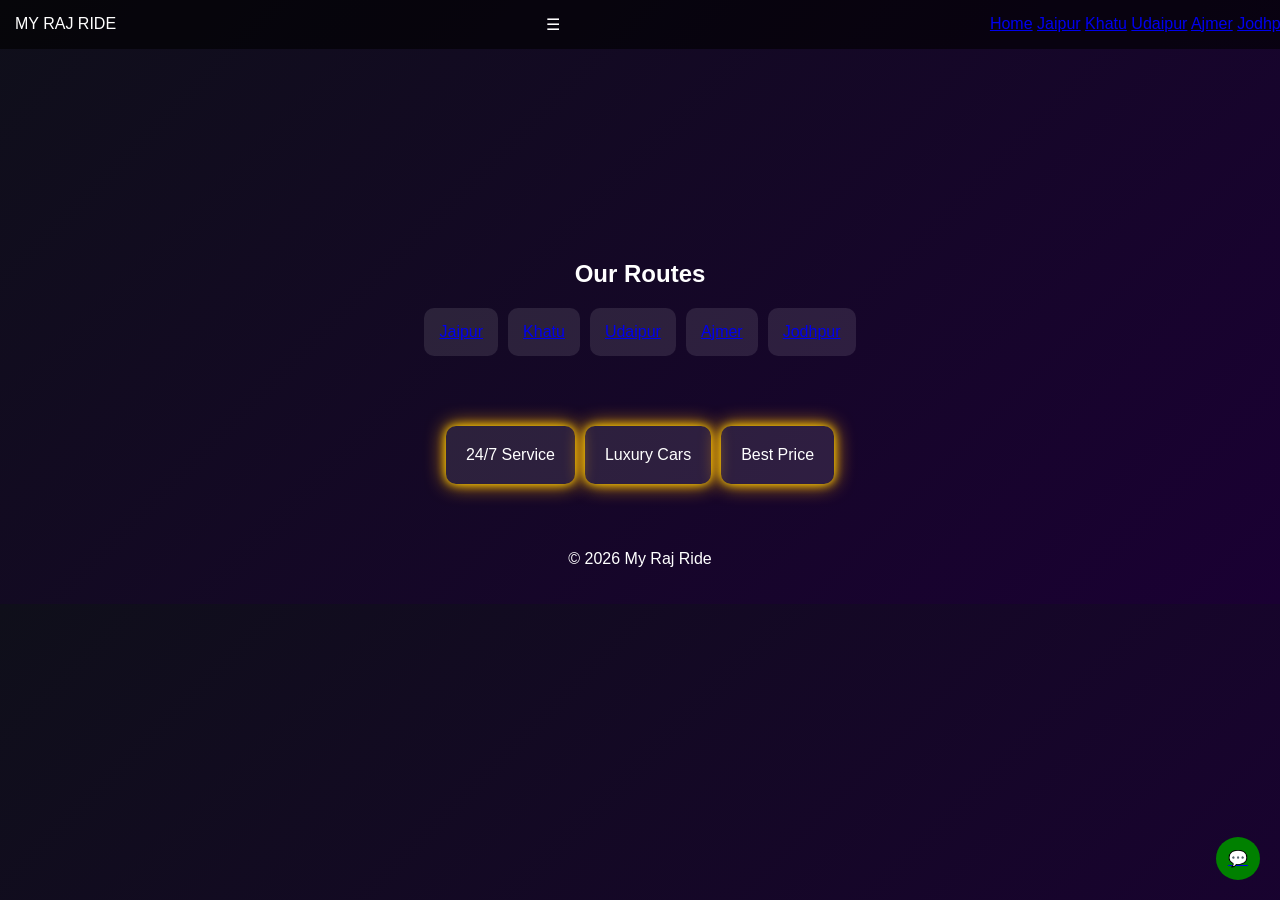
==== index.html @ 6c7f927a "Update index.html" ====
<!DOCTYPE html>
<html lang="en">
<head>
<meta charset="UTF-8">
<meta name="viewport" content="width=device-width, initial-scale=1.0">
<title>My Raj Ride</title>

<link rel="stylesheet" href="css/style.css">
</head>

<body>

<header class="navbar">
  <div class="logo">MY RAJ RIDE</div>
  <div class="menu-icon" onclick="toggleMenu()">☰</div>

  <nav id="menu">
    <a href="#">Home</a>
    <a href="jaipur.html">Jaipur</a>
    <a href="khatu.html">Khatu</a>
    <a href="udaipur.html">Udaipur</a>
    <a href="ajmer.html">Ajmer</a>
    <a href="jodhpur-jaisalmer.html">Jodhpur</a>
  </nav>
</header>

<section class="tours fade-in">
  <div class="overlay"></div>
  <div class="hero-content">
    <h1>Ride Rajasthan in Style</h1>
    <p>Premium Taxi & Tour Service</p>
    <a href="https://wa.me/919876543210" class="btn glow">Book Now</a>
  </div>
</section>

<section class="tours">
  <h2>Our Routes</h2>

  <div class="tour-grid">
    <a href="jaipur.html" class="tour-card">Jaipur</a>
    <a href="khatu.html" class="tour-card">Khatu</a>
    <a href="udaipur.html" class="tour-card">Udaipur</a>
    <a href="ajmer.html" class="tour-card">Ajmer</a>
    <a href="jodhpur-jaisalmer.html" class="tour-card">Jodhpur</a>
  </div>
</section>

<section class="services">
  <div class="card glow">24/7 Service</div>
  <div class="card glow">Luxury Cars</div>
  <div class="card glow">Best Price</div>
</section>

<a href="https://wa.me/919876543210" class="whatsapp-btn">💬</a>

<footer class="footer">
  <p>© 2026 My Raj Ride</p>
</footer>

<script src="js/script.js"></script>

</body>
</html>
---- css/style.css ----
body {
  margin: 0;
  font-family: Arial;
  background: linear-gradient(135deg,#0f0f1a,#1a0033);
  color: white;
}

/* NAVBAR */
.navbar {
  position: fixed;
  width: 100%;
  top: 0;
  display: flex;
  justify-content: space-between;
  padding: 15px;
  background: rgba(0,0,0,0.6);
}

/* HERO */
.hero {
  height: 100vh;
  background: url('https://images.unsplash.com/photo-1511919884226-fd3cad34687c') center/cover;
  display: flex;
  align-items: center;
  justify-content: center;
  text-align: center;
}

.overlay {
  position: absolute;
  width: 100%;
  height: 100%;
  background: rgba(0,0,0,0.6);
}

/* BUTTON */
.btn {
  background: gold;
  padding: 12px 25px;
  color: black;
  text-decoration: none;
  border-radius: 8px;
}

/* NEON GLOW */
.glow {
  box-shadow: 0 0 10px gold, 0 0 20px orange;
}

/* TOURS */
.tours {
  padding: 40px;
  text-align: center;
}

.tour-grid {
  display: flex;
  justify-content: center;
  flex-wrap: wrap;
  gap: 10px;
}

.tour-card {
  background: rgba(255,255,255,0.1);
  padding: 15px;
  border-radius: 10px;
}

/* SERVICES */
.services {
  display: flex;
  justify-content: center;
  gap: 10px;
  padding: 30px;
}

.card {
  padding: 20px;
  background: rgba(255,255,255,0.1);
  border-radius: 10px;
}

/* WHATSAPP */
.whatsapp-btn {
  position: fixed;
  bottom: 20px;
  right: 20px;
  background: green;
  padding: 12px;
  border-radius: 50%;
}

/* FOOTER */
.footer {
  text-align: center;
  padding: 20px;
}
.fade-in {
  opacity: 0;
  transform: translateY(40px);
  transition: 0.6s ease;
}

.fade-in.show {
  opacity: 1;
  transform: translateY(0);
}
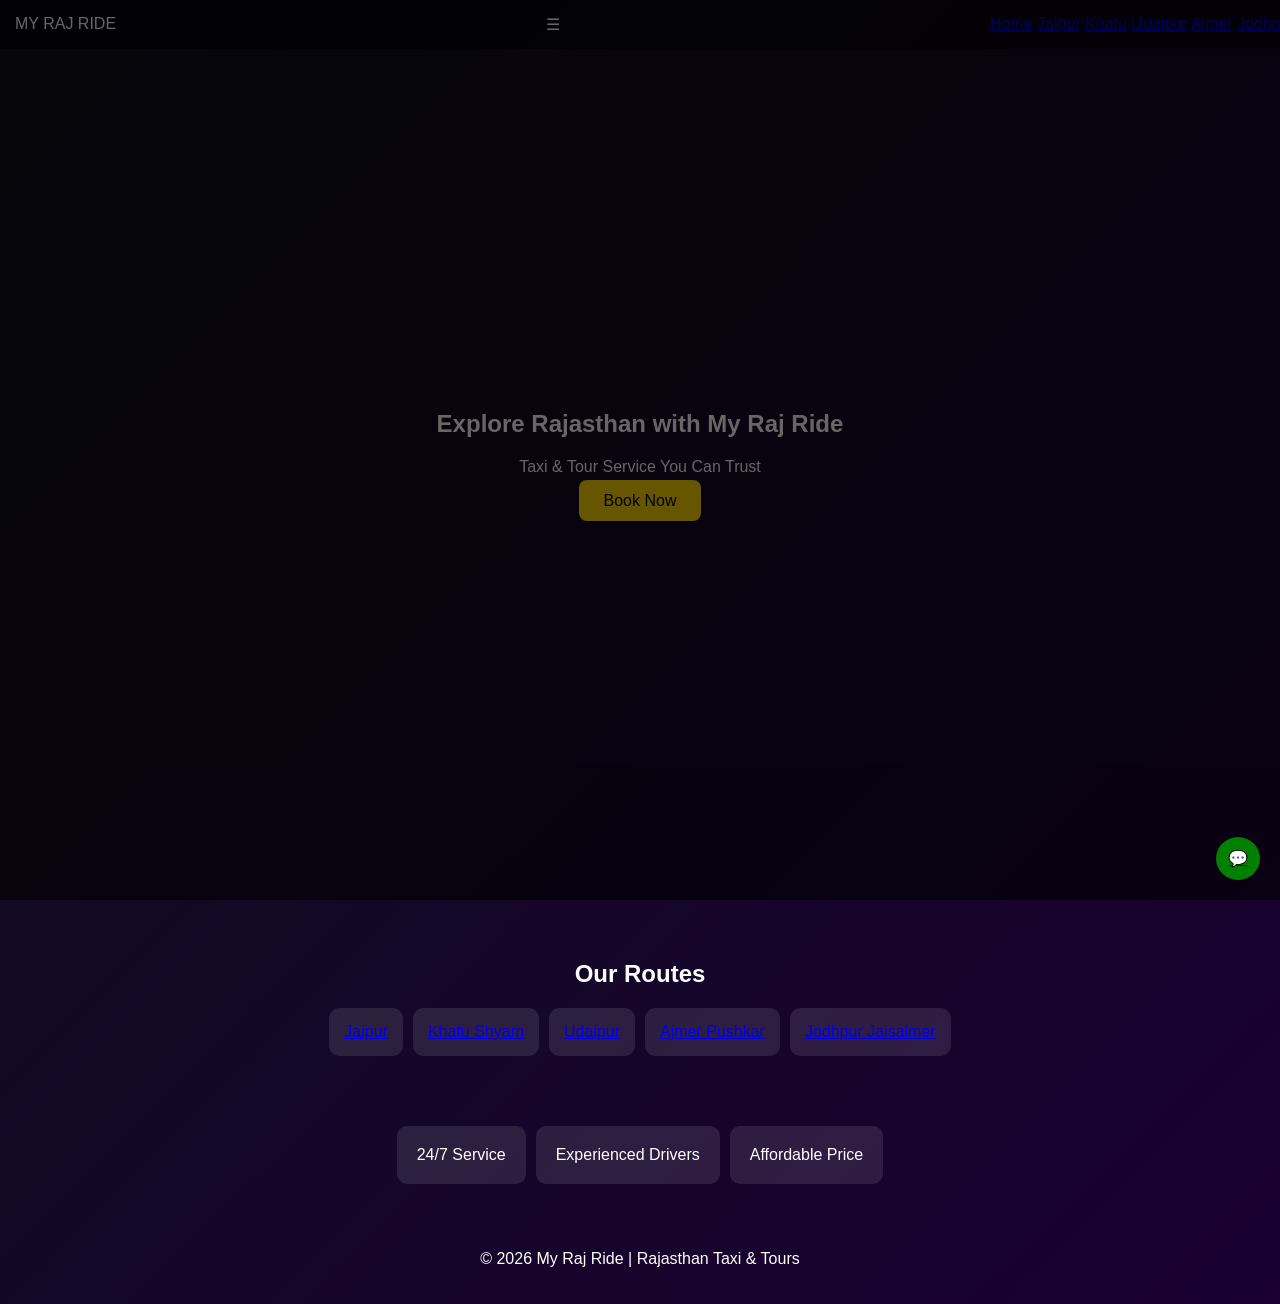
==== commit 5e097717: "Update index.html" ====
--- a/index.html
+++ b/index.html
@@ -3,7 +3,7 @@
 <head>
 <meta charset="UTF-8">
 <meta name="viewport" content="width=device-width, initial-scale=1.0">
-<title>My Raj Ride</title>
+<title>My Raj Ride - Rajasthan Taxi & Tours</title>
 
 <link rel="stylesheet" href="css/style.css">
 </head>
@@ -24,37 +24,42 @@
   </nav>
 </header>
 
-<section class="tours fade-in">
+<!-- HERO -->
+<section class="hero">
   <div class="overlay"></div>
+
   <div class="hero-content">
-    <h1>Ride Rajasthan in Style</h1>
-    <p>Premium Taxi & Tour Service</p>
-    <a href="https://wa.me/919876543210" class="btn glow">Book Now</a>
+    <h1>Explore Rajasthan with My Raj Ride</h1>
+    <p>Taxi & Tour Service You Can Trust</p>
+    <a href="https://wa.me/919876543210" class="btn">Book Now</a>
   </div>
 </section>
 
-<section class="tours">
+<!-- TOURS -->
+<section class="tours fade-in">
   <h2>Our Routes</h2>
 
   <div class="tour-grid">
     <a href="jaipur.html" class="tour-card">Jaipur</a>
-    <a href="khatu.html" class="tour-card">Khatu</a>
+    <a href="khatu.html" class="tour-card">Khatu Shyam</a>
     <a href="udaipur.html" class="tour-card">Udaipur</a>
-    <a href="ajmer.html" class="tour-card">Ajmer</a>
-    <a href="jodhpur-jaisalmer.html" class="tour-card">Jodhpur</a>
+    <a href="ajmer.html" class="tour-card">Ajmer Pushkar</a>
+    <a href="jodhpur-jaisalmer.html" class="tour-card">Jodhpur Jaisalmer</a>
   </div>
 </section>
 
-<section class="services">
-  <div class="card glow">24/7 Service</div>
-  <div class="card glow">Luxury Cars</div>
-  <div class="card glow">Best Price</div>
+<!-- SERVICES -->
+<section class="services fade-in">
+  <div class="card">24/7 Service</div>
+  <div class="card">Experienced Drivers</div>
+  <div class="card">Affordable Price</div>
 </section>
 
+<!-- WHATSAPP -->
 <a href="https://wa.me/919876543210" class="whatsapp-btn">💬</a>
 
 <footer class="footer">
-  <p>© 2026 My Raj Ride</p>
+  <p>© 2026 My Raj Ride | Rajasthan Taxi & Tours</p>
 </footer>
 
 <script src="js/script.js"></script>
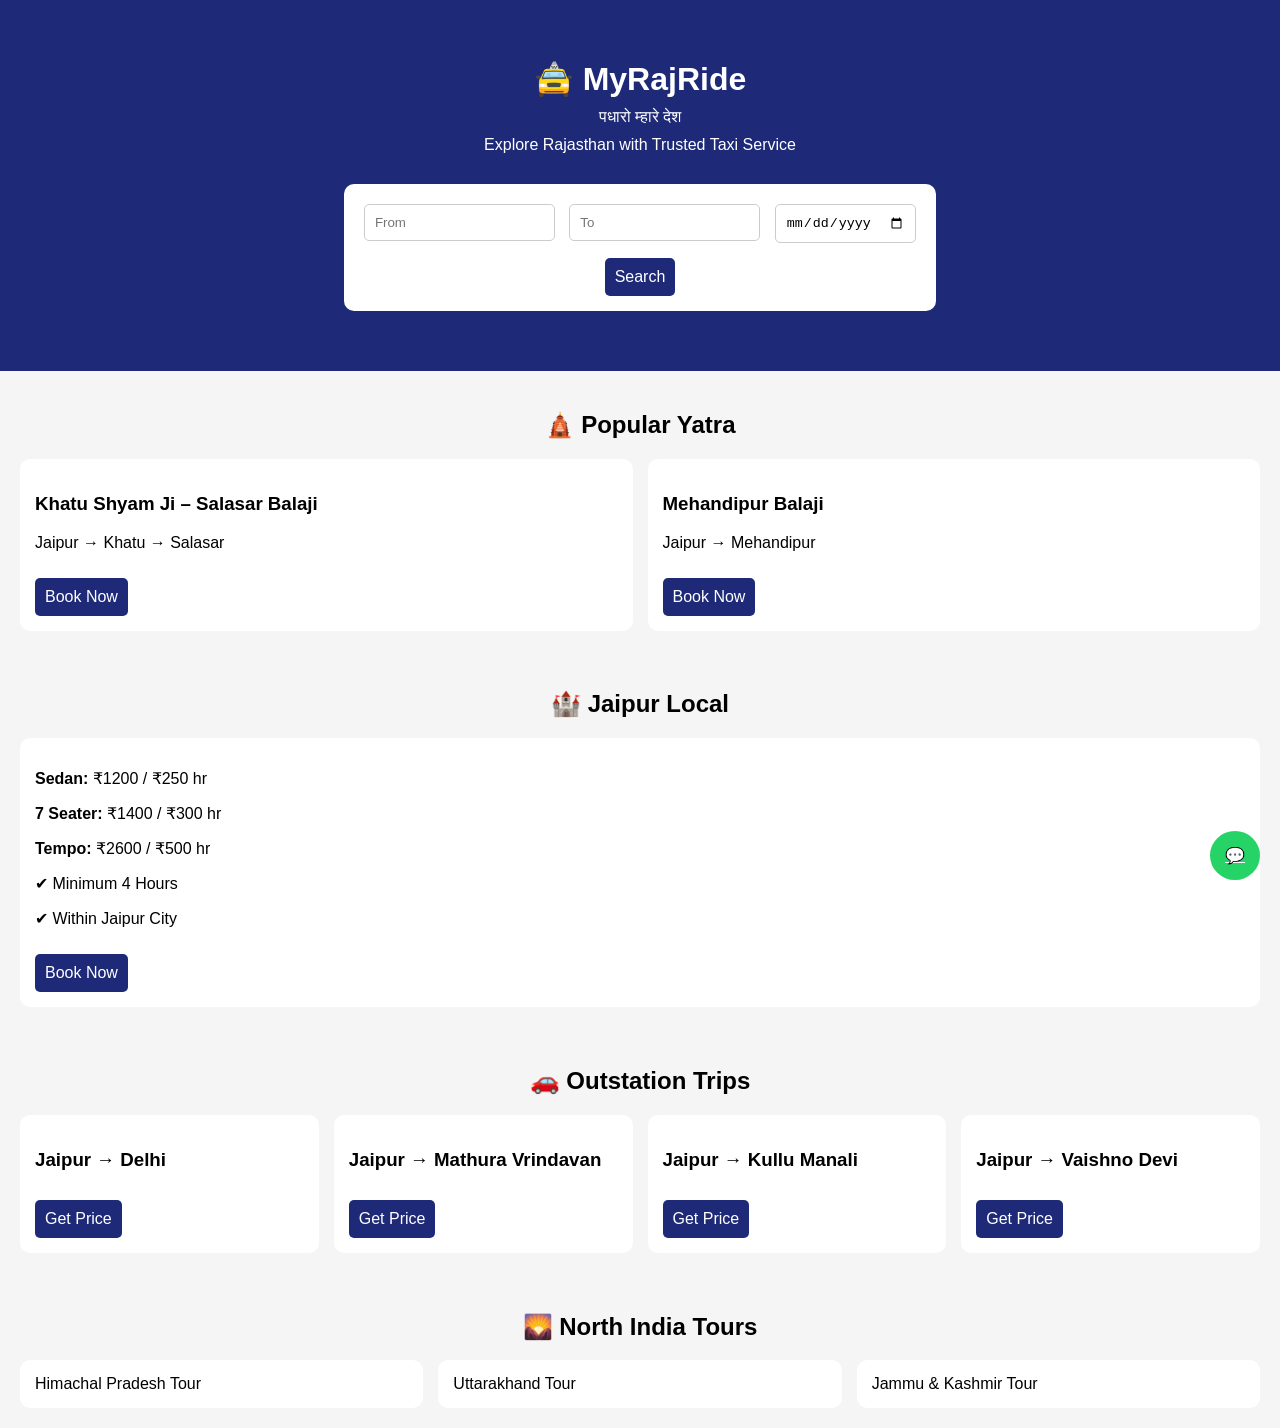
==== commit 9d2c085f: "Update index.html" ====
--- a/index.html
+++ b/index.html
@@ -3,66 +3,197 @@
 <head>
 <meta charset="UTF-8">
 <meta name="viewport" content="width=device-width, initial-scale=1.0">
-<title>My Raj Ride - Rajasthan Taxi & Tours</title>
+<title>MyRajRide</title>
 
-<link rel="stylesheet" href="css/style.css">
+<style>
+body{
+margin:0;
+font-family:Arial;
+background:#f5f5f5;
+}
+
+/* HERO */
+.hero{
+background:#1e2a78;
+color:white;
+text-align:center;
+padding:60px 20px;
+}
+
+.hero h1{
+margin:0;
+}
+
+.hero p{
+margin:10px 0;
+}
+
+/* FORM */
+.form{
+background:white;
+padding:15px;
+border-radius:10px;
+margin-top:20px;
+display:inline-block;
+}
+
+.form input{
+padding:10px;
+margin:5px;
+border:1px solid #ccc;
+border-radius:5px;
+}
+
+/* SECTION */
+.section{
+padding:20px;
+}
+
+.section h2{
+text-align:center;
+}
+
+/* CARD */
+.grid{
+display:grid;
+grid-template-columns:repeat(auto-fit,minmax(250px,1fr));
+gap:15px;
+}
+
+.card{
+background:white;
+padding:15px;
+border-radius:10px;
+}
+
+/* BUTTON */
+.btn{
+display:inline-block;
+margin-top:10px;
+padding:10px;
+background:#1e2a78;
+color:white;
+border-radius:5px;
+text-decoration:none;
+}
+
+/* WHATSAPP */
+.whatsapp{
+position:fixed;
+bottom:20px;
+right:20px;
+background:#25D366;
+color:white;
+padding:15px;
+border-radius:50%;
+}
+</style>
 </head>
 
 <body>
 
-<header class="navbar">
-  <div class="logo">MY RAJ RIDE</div>
-  <div class="menu-icon" onclick="toggleMenu()">☰</div>
+<!-- HERO -->
+<div class="hero">
+<h1>🚖 MyRajRide</h1>
+<p>पधारो म्हारे देश</p>
+<p>Explore Rajasthan with Trusted Taxi Service</p>
 
-  <nav id="menu">
-    <a href="#">Home</a>
-    <a href="jaipur.html">Jaipur</a>
-    <a href="khatu.html">Khatu</a>
-    <a href="udaipur.html">Udaipur</a>
-    <a href="ajmer.html">Ajmer</a>
-    <a href="jodhpur-jaisalmer.html">Jodhpur</a>
-  </nav>
-</header>
+<div class="form">
+<input placeholder="From">
+<input placeholder="To">
+<input type="date">
+<br>
+<a class="btn">Search</a>
+</div>
+</div>
 
-<!-- HERO -->
-<section class="hero">
-  <div class="overlay"></div>
+<!-- RELIGIOUS -->
+<div class="section">
+<h2>🛕 Popular Yatra</h2>
+<div class="grid">
 
-  <div class="hero-content">
-    <h1>Explore Rajasthan with My Raj Ride</h1>
-    <p>Taxi & Tour Service You Can Trust</p>
-    <a href="https://wa.me/919876543210" class="btn">Book Now</a>
-  </div>
-</section>
+<div class="card">
+<h3>Khatu Shyam Ji – Salasar Balaji</h3>
+<p>Jaipur → Khatu → Salasar</p>
+<a class="btn" onclick="wa('Khatu Salasar')">Book Now</a>
+</div>
 
-<!-- TOURS -->
-<section class="tours fade-in">
-  <h2>Our Routes</h2>
+<div class="card">
+<h3>Mehandipur Balaji</h3>
+<p>Jaipur → Mehandipur</p>
+<a class="btn" onclick="wa('Mehandipur')">Book Now</a>
+</div>
 
-  <div class="tour-grid">
-    <a href="jaipur.html" class="tour-card">Jaipur</a>
-    <a href="khatu.html" class="tour-card">Khatu Shyam</a>
-    <a href="udaipur.html" class="tour-card">Udaipur</a>
-    <a href="ajmer.html" class="tour-card">Ajmer Pushkar</a>
-    <a href="jodhpur-jaisalmer.html" class="tour-card">Jodhpur Jaisalmer</a>
-  </div>
-</section>
+</div>
+</div>
 
-<!-- SERVICES -->
-<section class="services fade-in">
-  <div class="card">24/7 Service</div>
-  <div class="card">Experienced Drivers</div>
-  <div class="card">Affordable Price</div>
-</section>
+<!-- JAIPUR -->
+<div class="section">
+<h2>🏰 Jaipur Local</h2>
+
+<div class="card">
+<p><b>Sedan:</b> ₹1200 / ₹250 hr</p>
+<p><b>7 Seater:</b> ₹1400 / ₹300 hr</p>
+<p><b>Tempo:</b> ₹2600 / ₹500 hr</p>
+
+<p>✔ Minimum 4 Hours</p>
+<p>✔ Within Jaipur City</p>
+
+<a class="btn" onclick="wa('Jaipur Local')">Book Now</a>
+</div>
+
+</div>
+
+<!-- OUTSTATION -->
+<div class="section">
+<h2>🚗 Outstation Trips</h2>
+<div class="grid">
+
+<div class="card">
+<h3>Jaipur → Delhi</h3>
+<a class="btn" onclick="wa('Delhi')">Get Price</a>
+</div>
+
+<div class="card">
+<h3>Jaipur → Mathura Vrindavan</h3>
+<a class="btn" onclick="wa('Mathura')">Get Price</a>
+</div>
+
+<div class="card">
+<h3>Jaipur → Kullu Manali</h3>
+<a class="btn" onclick="wa('Manali')">Get Price</a>
+</div>
+
+<div class="card">
+<h3>Jaipur → Vaishno Devi</h3>
+<a class="btn" onclick="wa('Vaishno Devi')">Get Price</a>
+</div>
+
+</div>
+</div>
+
+<!-- NORTH INDIA -->
+<div class="section">
+<h2>🌄 North India Tours</h2>
+
+<div class="grid">
+
+<div class="card">Himachal Pradesh Tour</div>
+<div class="card">Uttarakhand Tour</div>
+<div class="card">Jammu & Kashmir Tour</div>
+
+</div>
+
+</div>
 
 <!-- WHATSAPP -->
-<a href="https://wa.me/919876543210" class="whatsapp-btn">💬</a>
+<a class="whatsapp" href="https://wa.me/917413931002" target="_blank">💬</a>
 
-<footer class="footer">
-  <p>© 2026 My Raj Ride | Rajasthan Taxi & Tours</p>
-</footer>
-
-<script src="js/script.js"></script>
+<script>
+function wa(msg){
+window.open("https://wa.me/917413931002?text=Hi, I want to book "+msg);
+}
+</script>
 
 </body>
 </html>
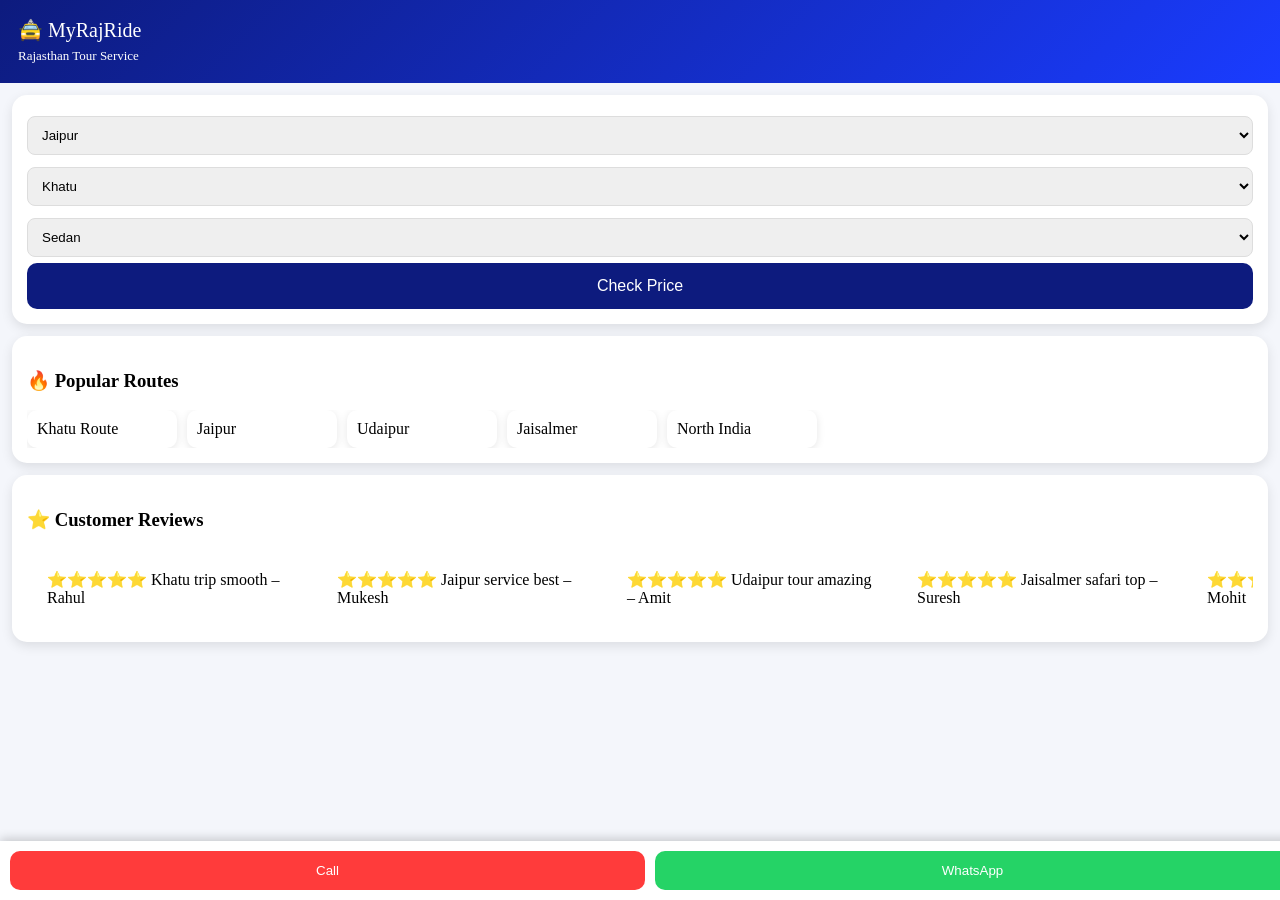
==== commit d7e6cb0a: "Update index.html" ====
--- a/index.html
+++ b/index.html
@@ -6,193 +6,199 @@
 <title>MyRajRide</title>
 
 <style>
-body{
-margin:0;
-font-family:Arial;
-background:#f5f5f5;
-}
-
-/* HERO */
-.hero{
-background:#1e2a78;
-color:white;
-text-align:center;
-padding:60px 20px;
-}
-
-.hero h1{
-margin:0;
-}
-
-.hero p{
-margin:10px 0;
-}
-
-/* FORM */
-.form{
-background:white;
-padding:15px;
-border-radius:10px;
-margin-top:20px;
-display:inline-block;
-}
-
-.form input{
-padding:10px;
-margin:5px;
-border:1px solid #ccc;
-border-radius:5px;
-}
-
-/* SECTION */
-.section{
-padding:20px;
-}
-
-.section h2{
-text-align:center;
+body{margin:0;font-family:Poppins;background:#f4f6fb}
+
+/* HEADER */
+.header{
+background:linear-gradient(135deg,#0d1b7e,#1a3cff);
+color:white;padding:18px;font-size:20px;
 }
 
 /* CARD */
-.grid{
-display:grid;
-grid-template-columns:repeat(auto-fit,minmax(250px,1fr));
-gap:15px;
-}
-
 .card{
-background:white;
-padding:15px;
-border-radius:10px;
+background:white;margin:12px;padding:15px;
+border-radius:15px;
+box-shadow:0 4px 12px rgba(0,0,0,0.1);
+}
+
+/* INPUT */
+select{
+width:100%;padding:10px;margin:6px 0;
+border-radius:8px;border:1px solid #ddd;
 }
 
 /* BUTTON */
 .btn{
-display:inline-block;
-margin-top:10px;
-padding:10px;
-background:#1e2a78;
-color:white;
-border-radius:5px;
-text-decoration:none;
-}
-
-/* WHATSAPP */
-.whatsapp{
-position:fixed;
-bottom:20px;
-right:20px;
-background:#25D366;
-color:white;
-padding:15px;
-border-radius:50%;
-}
+width:100%;padding:14px;border:none;
+background:#0d1b7e;color:white;
+border-radius:10px;font-size:16px;
+}
+
+/* ROUTES */
+.routes{display:flex;overflow:auto;gap:10px}
+.route{
+min-width:130px;padding:10px;
+background:white;border-radius:10px;
+box-shadow:0 2px 8px rgba(0,0,0,0.1);
+cursor:pointer;
+}
+
+/* DETAILS */
+.details{display:none;padding:10px}
+.place{
+background:white;margin:6px 0;
+padding:10px;border-radius:10px;
+}
+
+/* STICKY BAR */
+.sticky{
+position:fixed;bottom:0;width:100%;
+background:white;padding:10px;
+box-shadow:0 -2px 10px rgba(0,0,0,0.2);
+display:flex;gap:10px;
+}
+.sticky button{flex:1;padding:12px;border:none;border-radius:10px;color:white}
+.call{background:#ff3b3b}
+.wa{background:#25D366}
+
+/* REVIEW */
+.review-box{overflow:hidden}
+.reviews{display:flex;animation:scroll 20s linear infinite}
+.review{min-width:250px;margin:10px;padding:10px;background:white;border-radius:10px}
+
+/* ANIMATION */
+@keyframes scroll{0%{transform:translateX(0)}100%{transform:translateX(-100%)}}
+
 </style>
 </head>
 
 <body>
 
-<!-- HERO -->
-<div class="hero">
-<h1>🚖 MyRajRide</h1>
-<p>पधारो म्हारे देश</p>
-<p>Explore Rajasthan with Trusted Taxi Service</p>
-
-<div class="form">
-<input placeholder="From">
-<input placeholder="To">
-<input type="date">
-<br>
-<a class="btn">Search</a>
-</div>
-</div>
-
-<!-- RELIGIOUS -->
-<div class="section">
-<h2>🛕 Popular Yatra</h2>
-<div class="grid">
-
+<div class="header">
+🚖 MyRajRide<br>
+<span style="font-size:13px">Rajasthan Tour Service</span>
+</div>
+
+<!-- BOOKING -->
 <div class="card">
-<h3>Khatu Shyam Ji – Salasar Balaji</h3>
-<p>Jaipur → Khatu → Salasar</p>
-<a class="btn" onclick="wa('Khatu Salasar')">Book Now</a>
-</div>
-
+<select id="from">
+<option>Jaipur</option>
+<option>Delhi</option>
+</select>
+
+<select id="to">
+<option>Khatu</option>
+<option>Udaipur</option>
+<option>Jaisalmer</option>
+<option>Ajmer</option>
+<option>Manali</option>
+</select>
+
+<select id="car">
+<option>Sedan</option>
+<option>Innova</option>
+<option>Tempo Traveller</option>
+</select>
+
+<button class="btn" onclick="calculate()">Check Price</button>
+
+<div id="priceBox"></div>
+</div>
+
+<!-- ROUTES -->
 <div class="card">
-<h3>Mehandipur Balaji</h3>
-<p>Jaipur → Mehandipur</p>
-<a class="btn" onclick="wa('Mehandipur')">Book Now</a>
-</div>
-
-</div>
-</div>
-
-<!-- JAIPUR -->
-<div class="section">
-<h2>🏰 Jaipur Local</h2>
-
+<h3>🔥 Popular Routes</h3>
+<div class="routes">
+
+<div class="route" onclick="show('khatu')">Khatu Route</div>
+<div class="route" onclick="show('jaipur')">Jaipur</div>
+<div class="route" onclick="show('udaipur')">Udaipur</div>
+<div class="route" onclick="show('jaisalmer')">Jaisalmer</div>
+<div class="route" onclick="show('north')">North India</div>
+
+</div>
+</div>
+
+<div id="details" class="details"></div>
+
+<!-- REVIEWS -->
 <div class="card">
-<p><b>Sedan:</b> ₹1200 / ₹250 hr</p>
-<p><b>7 Seater:</b> ₹1400 / ₹300 hr</p>
-<p><b>Tempo:</b> ₹2600 / ₹500 hr</p>
-
-<p>✔ Minimum 4 Hours</p>
-<p>✔ Within Jaipur City</p>
-
-<a class="btn" onclick="wa('Jaipur Local')">Book Now</a>
-</div>
-
-</div>
-
-<!-- OUTSTATION -->
-<div class="section">
-<h2>🚗 Outstation Trips</h2>
-<div class="grid">
-
-<div class="card">
-<h3>Jaipur → Delhi</h3>
-<a class="btn" onclick="wa('Delhi')">Get Price</a>
-</div>
-
-<div class="card">
-<h3>Jaipur → Mathura Vrindavan</h3>
-<a class="btn" onclick="wa('Mathura')">Get Price</a>
-</div>
-
-<div class="card">
-<h3>Jaipur → Kullu Manali</h3>
-<a class="btn" onclick="wa('Manali')">Get Price</a>
-</div>
-
-<div class="card">
-<h3>Jaipur → Vaishno Devi</h3>
-<a class="btn" onclick="wa('Vaishno Devi')">Get Price</a>
-</div>
-
-</div>
-</div>
-
-<!-- NORTH INDIA -->
-<div class="section">
-<h2>🌄 North India Tours</h2>
-
-<div class="grid">
-
-<div class="card">Himachal Pradesh Tour</div>
-<div class="card">Uttarakhand Tour</div>
-<div class="card">Jammu & Kashmir Tour</div>
-
-</div>
-
-</div>
-
-<!-- WHATSAPP -->
-<a class="whatsapp" href="https://wa.me/917413931002" target="_blank">💬</a>
+<h3>⭐ Customer Reviews</h3>
+<div class="review-box">
+<div class="reviews">
+<div class="review">⭐⭐⭐⭐⭐ Khatu trip smooth – Rahul</div>
+<div class="review">⭐⭐⭐⭐⭐ Jaipur service best – Mukesh</div>
+<div class="review">⭐⭐⭐⭐⭐ Udaipur tour amazing – Amit</div>
+<div class="review">⭐⭐⭐⭐⭐ Jaisalmer safari top – Suresh</div>
+<div class="review">⭐⭐⭐⭐⭐ Delhi ride safe – Mohit</div>
+</div>
+</div>
+</div>
+
+<!-- STICKY -->
+<div class="sticky">
+<button class="call" onclick="call()">Call</button>
+<button class="wa" onclick="book()">WhatsApp</button>
+</div>
 
 <script>
-function wa(msg){
-window.open("https://wa.me/917413931002?text=Hi, I want to book "+msg);
-}
+
+function call(){
+window.location.href="tel:7413931002";
+}
+
+function book(){
+let from=document.getElementById("from").value;
+let to=document.getElementById("to").value;
+let car=document.getElementById("car").value;
+
+let msg=`Cab booking from ${from} to ${to} with ${car}`;
+window.open("https://wa.me/917413931002?text="+encodeURIComponent(msg));
+}
+
+function calculate(){
+
+let from=document.getElementById("from").value;
+let to=document.getElementById("to").value;
+
+let kmData={
+"Jaipur-Khatu":220,
+"Jaipur-Udaipur":400,
+"Jaipur-Jaisalmer":550,
+"Jaipur-Ajmer":135,
+"Delhi-Jaipur":280,
+"Delhi-Manali":550
+};
+
+let key=from+"-"+to;
+let km=kmData[key] || 300;
+
+let price=km*12;
+
+document.getElementById("priceBox").innerHTML=
+`Distance: ${km} km<br>Estimated Price: ₹${price}`;
+}
+
+function show(type){
+
+let data={
+khatu:["Khatu Shyam Ji","Jeen Mata","Salasar","Deshnok"],
+jaipur:["City Palace","Amer Fort","Birla Mandir"],
+udaipur:["Lake Pichola","City Palace","Nathdwara"],
+jaisalmer:["Sam Dunes","Tanot Mata","Longewala"],
+north:["Delhi","Mathura","Manali","Kedarnath"]
+};
+
+let html="<h3>"+type+" Tour</h3>";
+
+data[type].forEach(p=>{
+html+="<div class='place'>"+p+"</div>";
+});
+
+document.getElementById("details").innerHTML=html;
+document.getElementById("details").style.display="block";
+}
+
 </script>
 
 </body>
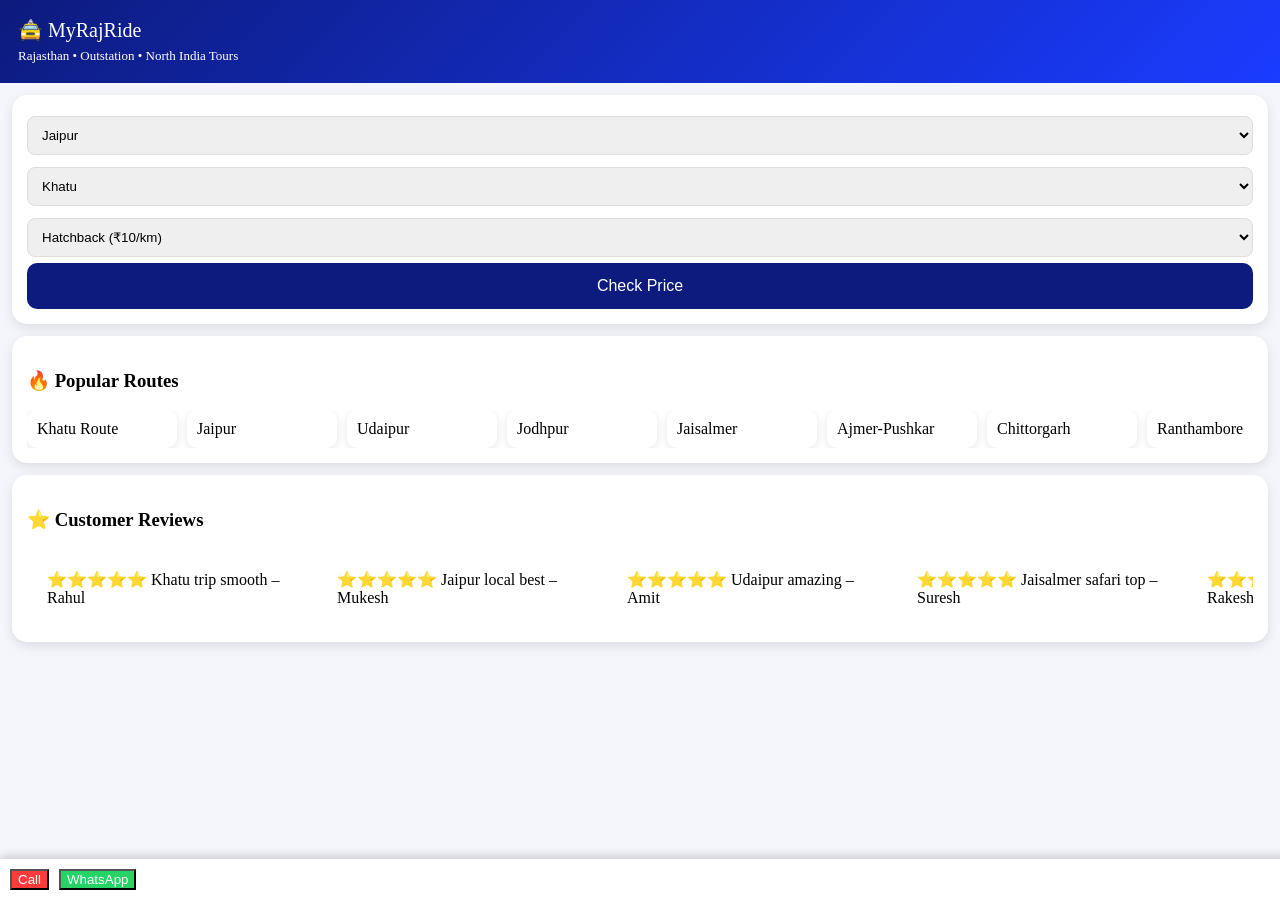
==== commit 0b5d7f94: "Update index.html" ====
--- a/index.html
+++ b/index.html
@@ -32,6 +32,7 @@
 width:100%;padding:14px;border:none;
 background:#0d1b7e;color:white;
 border-radius:10px;font-size:16px;
+cursor:pointer;
 }
 
 /* ROUTES */
@@ -50,37 +51,39 @@
 padding:10px;border-radius:10px;
 }
 
-/* STICKY BAR */
+/* REVIEW */
+.review-box{overflow:hidden}
+.reviews{display:flex;animation:scroll 25s linear infinite}
+.review{
+min-width:250px;margin:10px;padding:10px;
+background:white;border-radius:10px;
+}
+
+/* STICKY */
 .sticky{
 position:fixed;bottom:0;width:100%;
 background:white;padding:10px;
 box-shadow:0 -2px 10px rgba(0,0,0,0.2);
 display:flex;gap:10px;
 }
-.sticky button{flex:1;padding:12px;border:none;border-radius:10px;color:white}
-.call{background:#ff3b3b}
-.wa{background:#25D366}
-
-/* REVIEW */
-.review-box{overflow:hidden}
-.reviews{display:flex;animation:scroll 20s linear infinite}
-.review{min-width:250px;margin:10px;padding:10px;background:white;border-radius:10px}
+.call{background:#ff3b3b;color:white}
+.wa{background:#25D366;color:white}
 
 /* ANIMATION */
 @keyframes scroll{0%{transform:translateX(0)}100%{transform:translateX(-100%)}}
-
 </style>
 </head>
 
 <body>
 
 <div class="header">
-🚖 MyRajRide<br>
-<span style="font-size:13px">Rajasthan Tour Service</span>
+🚖 MyRajRide  
+<br><span style="font-size:13px">Rajasthan • Outstation • North India Tours</span>
 </div>
 
 <!-- BOOKING -->
 <div class="card">
+
 <select id="from">
 <option>Jaipur</option>
 <option>Delhi</option>
@@ -94,15 +97,27 @@
 <option>Manali</option>
 </select>
 
+<!-- CAB SYSTEM -->
 <select id="car">
-<option>Sedan</option>
-<option>Innova</option>
-<option>Tempo Traveller</option>
+<option value="10">Hatchback (₹10/km)</option>
+<option value="12">Sedan (₹12/km)</option>
+<option value="13">SUV (₹13/km)</option>
+<option value="13">Ertiga 7 Seater (₹13/km)</option>
+<option value="14">Innova 7 Seater (₹14/km)</option>
+<option value="16">Innova Crysta (₹16/km)</option>
+<option value="16">Tempo 9 Seater (₹16/km)</option>
+<option value="18">Tempo 12 Seater (₹18/km)</option>
+<option value="20">Tempo 14 Seater (₹20/km)</option>
+<option value="22">Tempo 17 Seater (₹22/km)</option>
+<option value="24">Tempo 20 Seater (₹24/km)</option>
+<option value="25">Mini Bus (₹25/km)</option>
+<option value="30">Luxury Bus (₹30/km)</option>
 </select>
 
 <button class="btn" onclick="calculate()">Check Price</button>
 
 <div id="priceBox"></div>
+
 </div>
 
 <!-- ROUTES -->
@@ -113,7 +128,12 @@
 <div class="route" onclick="show('khatu')">Khatu Route</div>
 <div class="route" onclick="show('jaipur')">Jaipur</div>
 <div class="route" onclick="show('udaipur')">Udaipur</div>
+<div class="route" onclick="show('jodhpur')">Jodhpur</div>
 <div class="route" onclick="show('jaisalmer')">Jaisalmer</div>
+<div class="route" onclick="show('pushkar')">Ajmer-Pushkar</div>
+<div class="route" onclick="show('chittor')">Chittorgarh</div>
+<div class="route" onclick="show('ranthambore')">Ranthambore</div>
+<div class="route" onclick="show('alwar')">Alwar-Bhangarh</div>
 <div class="route" onclick="show('north')">North India</div>
 
 </div>
@@ -126,11 +146,14 @@
 <h3>⭐ Customer Reviews</h3>
 <div class="review-box">
 <div class="reviews">
+
 <div class="review">⭐⭐⭐⭐⭐ Khatu trip smooth – Rahul</div>
-<div class="review">⭐⭐⭐⭐⭐ Jaipur service best – Mukesh</div>
-<div class="review">⭐⭐⭐⭐⭐ Udaipur tour amazing – Amit</div>
+<div class="review">⭐⭐⭐⭐⭐ Jaipur local best – Mukesh</div>
+<div class="review">⭐⭐⭐⭐⭐ Udaipur amazing – Amit</div>
 <div class="review">⭐⭐⭐⭐⭐ Jaisalmer safari top – Suresh</div>
-<div class="review">⭐⭐⭐⭐⭐ Delhi ride safe – Mohit</div>
+<div class="review">⭐⭐⭐⭐⭐ Ajmer Pushkar nice – Rakesh</div>
+<div class="review">⭐⭐⭐⭐⭐ Manali trip comfortable – Sameer</div>
+
 </div>
 </div>
 </div>
@@ -150,7 +173,7 @@
 function book(){
 let from=document.getElementById("from").value;
 let to=document.getElementById("to").value;
-let car=document.getElementById("car").value;
+let car=document.getElementById("car").selectedOptions[0].text;
 
 let msg=`Cab booking from ${from} to ${to} with ${car}`;
 window.open("https://wa.me/917413931002?text="+encodeURIComponent(msg));
@@ -160,6 +183,7 @@
 
 let from=document.getElementById("from").value;
 let to=document.getElementById("to").value;
+let rate=document.getElementById("car").value;
 
 let kmData={
 "Jaipur-Khatu":220,
@@ -173,30 +197,83 @@
 let key=from+"-"+to;
 let km=kmData[key] || 300;
 
-let price=km*12;
+let price=km * rate;
 
 document.getElementById("priceBox").innerHTML=
-`Distance: ${km} km<br>Estimated Price: ₹${price}`;
+`Distance: ${km} km <br>
+Rate: ₹${rate}/km <br>
+Estimated Price: ₹${price}`;
 }
 
 function show(type){
 
 let data={
-khatu:["Khatu Shyam Ji","Jeen Mata","Salasar","Deshnok"],
-jaipur:["City Palace","Amer Fort","Birla Mandir"],
-udaipur:["Lake Pichola","City Palace","Nathdwara"],
-jaisalmer:["Sam Dunes","Tanot Mata","Longewala"],
-north:["Delhi","Mathura","Manali","Kedarnath"]
+
+khatu:[
+"Jaipur → Ringas","Khatu Shyam Ji","Lakshmi Mata",
+"Jeen Mata","Shakambhari","Salasar Balaji",
+"Jhunjhunu","Rani Sati","Lohagarh",
+"Bikaner","Karni Mata"
+],
+
+jaipur:[
+"City Palace","Hawa Mahal","Amer Fort","Nahargarh",
+"Jal Mahal","Govind Dev Ji","Moti Dungri","Birla Mandir"
+],
+
+udaipur:[
+"City Palace","Lake Pichola","Fateh Sagar",
+"Jag Mandir","Sajjangarh",
+"Nathdwara","Eklingji"
+],
+
+jodhpur:[
+"Mehrangarh Fort","Umaid Bhawan",
+"Jaswant Thada","Clock Tower","Chamunda Mata"
+],
+
+jaisalmer:[
+"Jaisalmer Fort","Sam Dunes","Desert Safari",
+"Tanot Mata","Longewala","Kuldhara"
+],
+
+pushkar:[
+"Ajmer Dargah","Ana Sagar",
+"Brahma Temple","Pushkar Lake"
+],
+
+chittor:[
+"Chittorgarh Fort","Vijay Stambh",
+"Padmini Palace","Sanwariya Seth"
+],
+
+ranthambore:[
+"Tiger Safari","Ranthambore Fort"
+],
+
+alwar:[
+"Bhangarh Fort","Sariska Tiger Reserve"
+],
+
+north:[
+"Delhi","Mathura Vrindavan",
+"Kullu Manali","Shimla",
+"Kedarnath","Badrinath","Kashmir"
+]
+
 };
 
-let html="<h3>"+type+" Tour</h3>";
+let html="<h3>"+type.toUpperCase()+" TOUR</h3>";
 
 data[type].forEach(p=>{
 html+="<div class='place'>"+p+"</div>";
 });
 
+html+="<button class='btn' onclick=\"book()\">Book Now</button>";
+
 document.getElementById("details").innerHTML=html;
 document.getElementById("details").style.display="block";
+
 }
 
 </script>
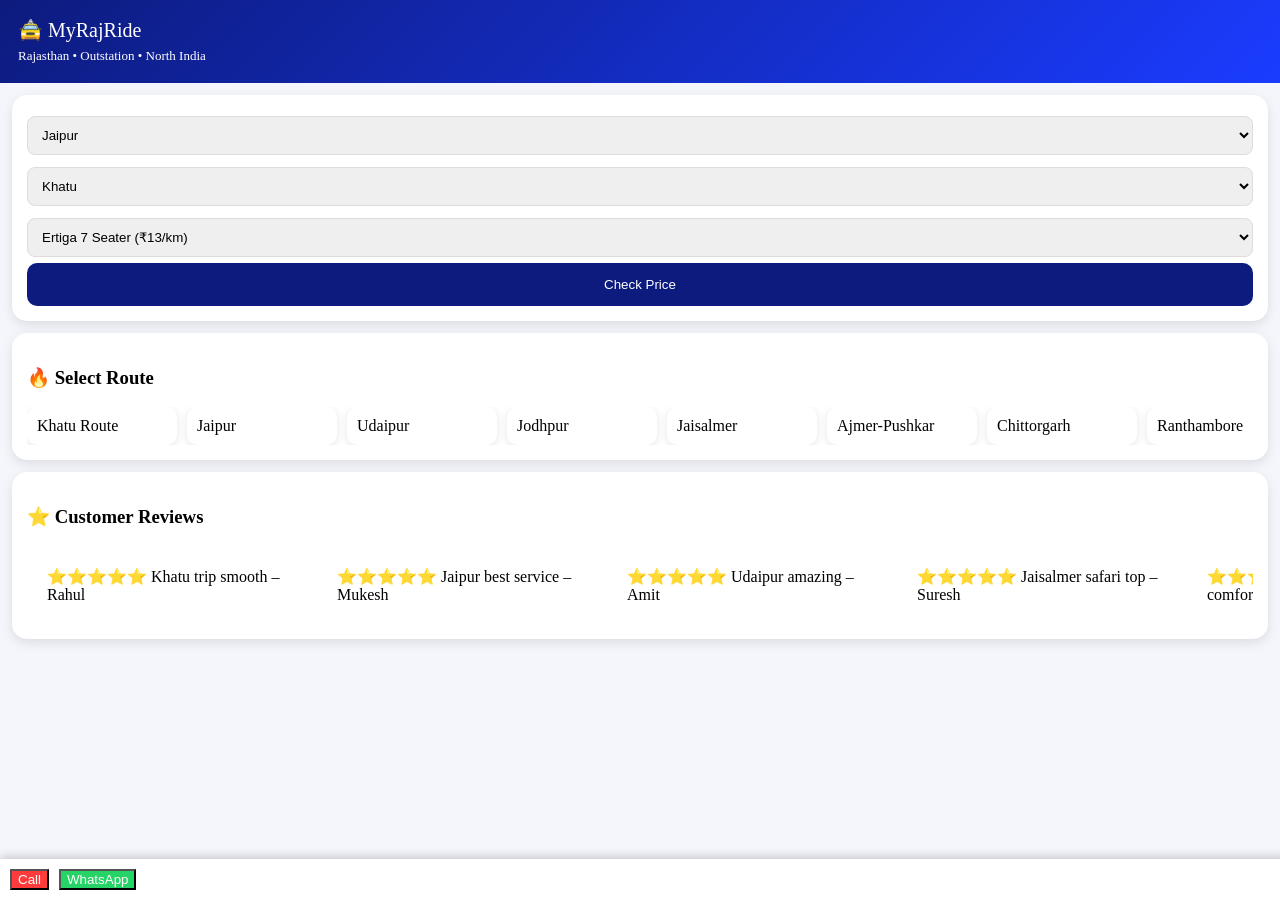
==== commit 51359fb7: "Update index.html" ====
--- a/index.html
+++ b/index.html
@@ -7,69 +7,25 @@
 
 <style>
 body{margin:0;font-family:Poppins;background:#f4f6fb}
-
-/* HEADER */
-.header{
-background:linear-gradient(135deg,#0d1b7e,#1a3cff);
-color:white;padding:18px;font-size:20px;
-}
-
-/* CARD */
-.card{
-background:white;margin:12px;padding:15px;
-border-radius:15px;
-box-shadow:0 4px 12px rgba(0,0,0,0.1);
-}
-
-/* INPUT */
-select{
-width:100%;padding:10px;margin:6px 0;
-border-radius:8px;border:1px solid #ddd;
-}
-
-/* BUTTON */
-.btn{
-width:100%;padding:14px;border:none;
-background:#0d1b7e;color:white;
-border-radius:10px;font-size:16px;
-cursor:pointer;
-}
-
-/* ROUTES */
+.header{background:linear-gradient(135deg,#0d1b7e,#1a3cff);color:white;padding:18px;font-size:20px}
+.card{background:white;margin:12px;padding:15px;border-radius:15px;box-shadow:0 4px 12px rgba(0,0,0,0.1)}
+select{width:100%;padding:10px;margin:6px 0;border-radius:8px;border:1px solid #ddd}
+.btn{width:100%;padding:14px;border:none;background:#0d1b7e;color:white;border-radius:10px}
 .routes{display:flex;overflow:auto;gap:10px}
-.route{
-min-width:130px;padding:10px;
-background:white;border-radius:10px;
-box-shadow:0 2px 8px rgba(0,0,0,0.1);
-cursor:pointer;
-}
-
-/* DETAILS */
+.route{min-width:130px;padding:10px;background:white;border-radius:10px;box-shadow:0 2px 8px rgba(0,0,0,0.1);cursor:pointer}
 .details{display:none;padding:10px}
-.place{
-background:white;margin:6px 0;
-padding:10px;border-radius:10px;
-}
-
-/* REVIEW */
+.place{background:white;margin:6px 0;padding:10px;border-radius:10px}
+
+/* REVIEWS */
 .review-box{overflow:hidden}
 .reviews{display:flex;animation:scroll 25s linear infinite}
-.review{
-min-width:250px;margin:10px;padding:10px;
-background:white;border-radius:10px;
-}
+.review{min-width:250px;margin:10px;padding:10px;background:white;border-radius:10px}
 
 /* STICKY */
-.sticky{
-position:fixed;bottom:0;width:100%;
-background:white;padding:10px;
-box-shadow:0 -2px 10px rgba(0,0,0,0.2);
-display:flex;gap:10px;
-}
+.sticky{position:fixed;bottom:0;width:100%;background:white;padding:10px;box-shadow:0 -2px 10px rgba(0,0,0,0.2);display:flex;gap:10px}
 .call{background:#ff3b3b;color:white}
 .wa{background:#25D366;color:white}
 
-/* ANIMATION */
 @keyframes scroll{0%{transform:translateX(0)}100%{transform:translateX(-100%)}}
 </style>
 </head>
@@ -78,7 +34,7 @@
 
 <div class="header">
 🚖 MyRajRide  
-<br><span style="font-size:13px">Rajasthan • Outstation • North India Tours</span>
+<br><span style="font-size:13px">Rajasthan • Outstation • North India</span>
 </div>
 
 <!-- BOOKING -->
@@ -97,11 +53,8 @@
 <option>Manali</option>
 </select>
 
-<!-- CAB SYSTEM -->
+<!-- CAB -->
 <select id="car">
-<option value="10">Hatchback (₹10/km)</option>
-<option value="12">Sedan (₹12/km)</option>
-<option value="13">SUV (₹13/km)</option>
 <option value="13">Ertiga 7 Seater (₹13/km)</option>
 <option value="14">Innova 7 Seater (₹14/km)</option>
 <option value="16">Innova Crysta (₹16/km)</option>
@@ -122,7 +75,7 @@
 
 <!-- ROUTES -->
 <div class="card">
-<h3>🔥 Popular Routes</h3>
+<h3>🔥 Select Route</h3>
 <div class="routes">
 
 <div class="route" onclick="show('khatu')">Khatu Route</div>
@@ -146,14 +99,11 @@
 <h3>⭐ Customer Reviews</h3>
 <div class="review-box">
 <div class="reviews">
-
 <div class="review">⭐⭐⭐⭐⭐ Khatu trip smooth – Rahul</div>
-<div class="review">⭐⭐⭐⭐⭐ Jaipur local best – Mukesh</div>
+<div class="review">⭐⭐⭐⭐⭐ Jaipur best service – Mukesh</div>
 <div class="review">⭐⭐⭐⭐⭐ Udaipur amazing – Amit</div>
 <div class="review">⭐⭐⭐⭐⭐ Jaisalmer safari top – Suresh</div>
-<div class="review">⭐⭐⭐⭐⭐ Ajmer Pushkar nice – Rakesh</div>
 <div class="review">⭐⭐⭐⭐⭐ Manali trip comfortable – Sameer</div>
-
 </div>
 </div>
 </div>
@@ -166,19 +116,24 @@
 
 <script>
 
+let selectedRoute="";
+
+// CALL
 function call(){
 window.location.href="tel:7413931002";
 }
 
+// BOOK
 function book(){
 let from=document.getElementById("from").value;
 let to=document.getElementById("to").value;
 let car=document.getElementById("car").selectedOptions[0].text;
 
-let msg=`Cab booking from ${from} to ${to} with ${car}`;
+let msg=`Route Booking: ${selectedRoute} | ${from} to ${to} | ${car}`;
 window.open("https://wa.me/917413931002?text="+encodeURIComponent(msg));
 }
 
+// PRICE
 function calculate(){
 
 let from=document.getElementById("from").value;
@@ -195,71 +150,47 @@
 };
 
 let key=from+"-"+to;
-let km=kmData[key] || 300;
-
-let price=km * rate;
+let km=kmData[key]||300;
+
+let price=km*rate;
 
 document.getElementById("priceBox").innerHTML=
-`Distance: ${km} km <br>
-Rate: ₹${rate}/km <br>
-Estimated Price: ₹${price}`;
-}
-
+`Distance: ${km} km<br>Rate: ₹${rate}/km<br>Estimated: ₹${price}`;
+}
+
+// ROUTE SYSTEM
 function show(type){
 
+selectedRoute=type;
+
+let routeMap={
+khatu:{from:"Jaipur",to:"Khatu"},
+jaipur:{from:"Jaipur",to:"Jaipur"},
+udaipur:{from:"Jaipur",to:"Udaipur"},
+jodhpur:{from:"Jaipur",to:"Jodhpur"},
+jaisalmer:{from:"Jaipur",to:"Jaisalmer"},
+pushkar:{from:"Jaipur",to:"Ajmer"},
+chittor:{from:"Jaipur",to:"Chittorgarh"},
+ranthambore:{from:"Jaipur",to:"Ranthambore"},
+alwar:{from:"Jaipur",to:"Alwar"},
+north:{from:"Delhi",to:"Manali"}
+};
+
+document.getElementById("from").value=routeMap[type].from;
+document.getElementById("to").value=routeMap[type].to;
+
 let data={
 
-khatu:[
-"Jaipur → Ringas","Khatu Shyam Ji","Lakshmi Mata",
-"Jeen Mata","Shakambhari","Salasar Balaji",
-"Jhunjhunu","Rani Sati","Lohagarh",
-"Bikaner","Karni Mata"
-],
-
-jaipur:[
-"City Palace","Hawa Mahal","Amer Fort","Nahargarh",
-"Jal Mahal","Govind Dev Ji","Moti Dungri","Birla Mandir"
-],
-
-udaipur:[
-"City Palace","Lake Pichola","Fateh Sagar",
-"Jag Mandir","Sajjangarh",
-"Nathdwara","Eklingji"
-],
-
-jodhpur:[
-"Mehrangarh Fort","Umaid Bhawan",
-"Jaswant Thada","Clock Tower","Chamunda Mata"
-],
-
-jaisalmer:[
-"Jaisalmer Fort","Sam Dunes","Desert Safari",
-"Tanot Mata","Longewala","Kuldhara"
-],
-
-pushkar:[
-"Ajmer Dargah","Ana Sagar",
-"Brahma Temple","Pushkar Lake"
-],
-
-chittor:[
-"Chittorgarh Fort","Vijay Stambh",
-"Padmini Palace","Sanwariya Seth"
-],
-
-ranthambore:[
-"Tiger Safari","Ranthambore Fort"
-],
-
-alwar:[
-"Bhangarh Fort","Sariska Tiger Reserve"
-],
-
-north:[
-"Delhi","Mathura Vrindavan",
-"Kullu Manali","Shimla",
-"Kedarnath","Badrinath","Kashmir"
-]
+khatu:["Khatu Shyam Ji","Jeen Mata","Salasar Balaji","Rani Sati","Deshnok"],
+jaipur:["City Palace","Amer Fort","Govind Dev Ji","Birla Mandir"],
+udaipur:["Lake Pichola","City Palace","Nathdwara"],
+jodhpur:["Mehrangarh Fort","Umaid Bhawan"],
+jaisalmer:["Sam Dunes","Tanot Mata","Longewala"],
+pushkar:["Ajmer Dargah","Pushkar Temple"],
+chittor:["Chittorgarh Fort","Sanwariya Seth"],
+ranthambore:["Tiger Safari"],
+alwar:["Bhangarh Fort"],
+north:["Manali","Shimla","Kedarnath"]
 
 };
 
@@ -269,7 +200,7 @@
 html+="<div class='place'>"+p+"</div>";
 });
 
-html+="<button class='btn' onclick=\"book()\">Book Now</button>";
+html+="<button class='btn' onclick=\"book()\">Book This Route</button>";
 
 document.getElementById("details").innerHTML=html;
 document.getElementById("details").style.display="block";
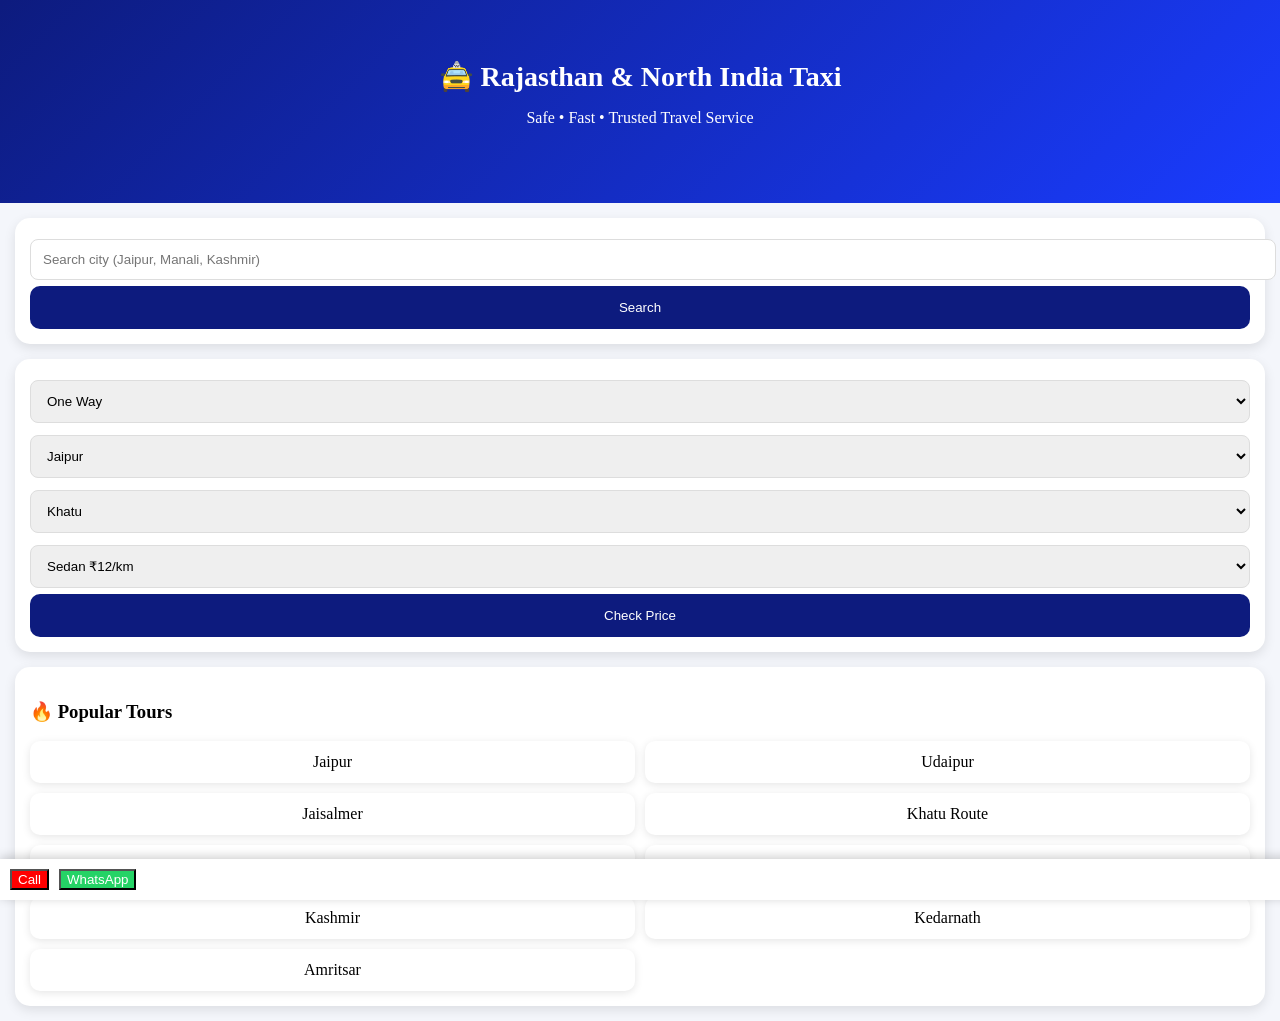
==== commit 3d17f031: "Update index.html" ====
--- a/index.html
+++ b/index.html
@@ -1,44 +1,97 @@
 <!DOCTYPE html>
-<html lang="en">
+<html>
 <head>
-<meta charset="UTF-8">
-<meta name="viewport" content="width=device-width, initial-scale=1.0">
+<meta name="viewport" content="width=device-width, initial-scale=1">
 <title>MyRajRide</title>
 
 <style>
 body{margin:0;font-family:Poppins;background:#f4f6fb}
-.header{background:linear-gradient(135deg,#0d1b7e,#1a3cff);color:white;padding:18px;font-size:20px}
-.card{background:white;margin:12px;padding:15px;border-radius:15px;box-shadow:0 4px 12px rgba(0,0,0,0.1)}
-select{width:100%;padding:10px;margin:6px 0;border-radius:8px;border:1px solid #ddd}
-.btn{width:100%;padding:14px;border:none;background:#0d1b7e;color:white;border-radius:10px}
-.routes{display:flex;overflow:auto;gap:10px}
-.route{min-width:130px;padding:10px;background:white;border-radius:10px;box-shadow:0 2px 8px rgba(0,0,0,0.1);cursor:pointer}
-.details{display:none;padding:10px}
-.place{background:white;margin:6px 0;padding:10px;border-radius:10px}
-
-/* REVIEWS */
-.review-box{overflow:hidden}
-.reviews{display:flex;animation:scroll 25s linear infinite}
-.review{min-width:250px;margin:10px;padding:10px;background:white;border-radius:10px}
+
+/* HERO */
+.hero{
+background:linear-gradient(135deg,#0d1b7e,#1a3cff);
+color:white;padding:60px 20px;text-align:center;
+animation:fade 1s;
+}
+.hero h1{margin:0;font-size:28px}
+
+/* CARD */
+.card{
+background:white;margin:15px;padding:15px;
+border-radius:15px;
+box-shadow:0 4px 12px rgba(0,0,0,0.1);
+animation:up 0.8s;
+}
+
+/* INPUT */
+input,select{
+width:100%;padding:12px;margin:6px 0;
+border-radius:8px;border:1px solid #ddd;
+}
+
+/* BUTTON */
+.btn{
+width:100%;padding:14px;
+background:#0d1b7e;color:white;
+border:none;border-radius:10px;
+}
+
+/* GRID */
+.grid{
+display:grid;
+grid-template-columns:repeat(2,1fr);
+gap:10px;
+}
+.route{
+background:white;padding:12px;text-align:center;
+border-radius:10px;
+box-shadow:0 2px 8px rgba(0,0,0,0.1);
+cursor:pointer;
+}
+
+/* PLACE */
+.place{
+background:#f9f9f9;margin:5px 0;
+padding:8px;border-radius:8px;
+}
 
 /* STICKY */
-.sticky{position:fixed;bottom:0;width:100%;background:white;padding:10px;box-shadow:0 -2px 10px rgba(0,0,0,0.2);display:flex;gap:10px}
-.call{background:#ff3b3b;color:white}
+.sticky{
+position:fixed;bottom:0;width:100%;
+display:flex;gap:10px;padding:10px;
+background:white;
+box-shadow:0 -2px 10px rgba(0,0,0,0.2);
+}
+.call{background:red;color:white}
 .wa{background:#25D366;color:white}
 
-@keyframes scroll{0%{transform:translateX(0)}100%{transform:translateX(-100%)}}
+/* ANIMATION */
+@keyframes fade{from{opacity:0}to{opacity:1}}
+@keyframes up{from{transform:translateY(20px);opacity:0}to{opacity:1}}
+
 </style>
 </head>
 
 <body>
 
-<div class="header">
-🚖 MyRajRide  
-<br><span style="font-size:13px">Rajasthan • Outstation • North India</span>
+<div class="hero">
+<h1>🚖 Rajasthan & North India Taxi</h1>
+<p>Safe • Fast • Trusted Travel Service</p>
+</div>
+
+<!-- SEARCH -->
+<div class="card">
+<input type="text" id="search" placeholder="Search city (Jaipur, Manali, Kashmir)">
+<button class="btn" onclick="searchCity()">Search</button>
 </div>
 
 <!-- BOOKING -->
 <div class="card">
+
+<select id="trip">
+<option value="1">One Way</option>
+<option value="2">Round Trip</option>
+</select>
 
 <select id="from">
 <option>Jaipur</option>
@@ -51,160 +104,134 @@
 <option>Jaisalmer</option>
 <option>Ajmer</option>
 <option>Manali</option>
-</select>
-
-<!-- CAB -->
+<option>Kashmir</option>
+</select>
+
 <select id="car">
-<option value="13">Ertiga 7 Seater (₹13/km)</option>
-<option value="14">Innova 7 Seater (₹14/km)</option>
-<option value="16">Innova Crysta (₹16/km)</option>
-<option value="16">Tempo 9 Seater (₹16/km)</option>
-<option value="18">Tempo 12 Seater (₹18/km)</option>
-<option value="20">Tempo 14 Seater (₹20/km)</option>
-<option value="22">Tempo 17 Seater (₹22/km)</option>
-<option value="24">Tempo 20 Seater (₹24/km)</option>
-<option value="25">Mini Bus (₹25/km)</option>
-<option value="30">Luxury Bus (₹30/km)</option>
-</select>
-
-<button class="btn" onclick="calculate()">Check Price</button>
-
-<div id="priceBox"></div>
+<option value="12">Sedan ₹12/km</option>
+<option value="13">Ertiga ₹13/km</option>
+<option value="14">Innova ₹14/km</option>
+<option value="20">Tempo ₹20/km</option>
+<option value="25">Mini Bus ₹25/km</option>
+<option value="30">Luxury Bus ₹30/km</option>
+</select>
+
+<button class="btn" onclick="calc()">Check Price</button>
+
+<div id="price"></div>
 
 </div>
 
 <!-- ROUTES -->
 <div class="card">
-<h3>🔥 Select Route</h3>
-<div class="routes">
-
-<div class="route" onclick="show('khatu')">Khatu Route</div>
-<div class="route" onclick="show('jaipur')">Jaipur</div>
-<div class="route" onclick="show('udaipur')">Udaipur</div>
-<div class="route" onclick="show('jodhpur')">Jodhpur</div>
-<div class="route" onclick="show('jaisalmer')">Jaisalmer</div>
-<div class="route" onclick="show('pushkar')">Ajmer-Pushkar</div>
-<div class="route" onclick="show('chittor')">Chittorgarh</div>
-<div class="route" onclick="show('ranthambore')">Ranthambore</div>
-<div class="route" onclick="show('alwar')">Alwar-Bhangarh</div>
-<div class="route" onclick="show('north')">North India</div>
-
-</div>
-</div>
-
-<div id="details" class="details"></div>
-
-<!-- REVIEWS -->
-<div class="card">
-<h3>⭐ Customer Reviews</h3>
-<div class="review-box">
-<div class="reviews">
-<div class="review">⭐⭐⭐⭐⭐ Khatu trip smooth – Rahul</div>
-<div class="review">⭐⭐⭐⭐⭐ Jaipur best service – Mukesh</div>
-<div class="review">⭐⭐⭐⭐⭐ Udaipur amazing – Amit</div>
-<div class="review">⭐⭐⭐⭐⭐ Jaisalmer safari top – Suresh</div>
-<div class="review">⭐⭐⭐⭐⭐ Manali trip comfortable – Sameer</div>
-</div>
-</div>
-</div>
+<h3>🔥 Popular Tours</h3>
+<div class="grid">
+
+<div class="route" onclick="openCity('jaipur')">Jaipur</div>
+<div class="route" onclick="openCity('udaipur')">Udaipur</div>
+<div class="route" onclick="openCity('jaisalmer')">Jaisalmer</div>
+<div class="route" onclick="openCity('khatu')">Khatu Route</div>
+<div class="route" onclick="openCity('manali')">Manali</div>
+<div class="route" onclick="openCity('shimla')">Shimla</div>
+<div class="route" onclick="openCity('kashmir')">Kashmir</div>
+<div class="route" onclick="openCity('kedarnath')">Kedarnath</div>
+<div class="route" onclick="openCity('amritsar')">Amritsar</div>
+
+</div>
+</div>
+
+<div id="details"></div>
 
 <!-- STICKY -->
 <div class="sticky">
 <button class="call" onclick="call()">Call</button>
-<button class="wa" onclick="book()">WhatsApp</button>
+<button class="wa" onclick="wa()">WhatsApp</button>
 </div>
 
 <script>
 
-let selectedRoute="";
+// PRICE CALCULATOR
+function calc(){
+let km=300;
+let rate=document.getElementById("car").value;
+let trip=document.getElementById("trip").value;
+
+km=km*trip;
+let base=km*rate;
+let driver=300;
+let total=base+driver;
+
+document.getElementById("price").innerHTML=
+`Distance: ${km} km<br>
+Base Fare: ₹${base}<br>
+Driver: ₹${driver}<br>
+<b>Total: ₹${total}</b><br>
+⚠ Toll & Parking Extra`;
+}
+
+// SEARCH
+function searchCity(){
+let val=document.getElementById("search").value.toLowerCase();
+openCity(val);
+}
+
+// CITY DATA (FULL)
+function openCity(city){
+
+let data={
+
+jaipur:["Capital of Rajasthan","Amer Fort","Hawa Mahal","Govind Dev Ji Temple"],
+khatu:["Khatu Shyam Ji","Jeen Mata","Salasar Balaji"],
+udaipur:["Lake City","City Palace","Pichola Lake","Nathdwara"],
+jaisalmer:["Desert City","Sam Dunes","Tanot Mata","Longewala"],
+manali:["Himachal","Snow","Rohtang Pass","Adventure"],
+shimla:["Hill Station","Mall Road","Kufri"],
+kashmir:["Srinagar","Gulmarg","Sonmarg","Pahalgam"],
+kedarnath:["Temple","Char Dham","Mountains"],
+amritsar:["Golden Temple","Wagah Border","Jallianwala Bagh"],
+
+// UTTARAKHAND
+haridwar:["Ganga Aarti","Temple City"],
+rishikesh:["Yoga Capital","River Rafting"],
+nainital:["Lake City","Naini Lake"],
+mussoorie:["Queen of Hills"],
+
+// HIMACHAL
+dharamshala:["Dalai Lama Temple"],
+dalhousie:["Hill Station"],
+kasol:["Parvati Valley"],
+spiti:["Cold Desert"],
+
+// PUNJAB
+chandigarh:["Modern City"],
+ludhiana:["Industrial City"]
+
+};
+
+let html="<div class='card'><h3>"+city.toUpperCase()+"</h3>";
+
+if(data[city]){
+data[city].forEach(p=>{
+html+="<div class='place'>"+p+"</div>";
+});
+}else{
+html+="<div class='place'>No data found</div>";
+}
+
+html+="<button class='btn' onclick='wa()'>Book Now</button></div>";
+
+document.getElementById("details").innerHTML=html;
+
+}
 
 // CALL
 function call(){
 window.location.href="tel:7413931002";
 }
 
-// BOOK
-function book(){
-let from=document.getElementById("from").value;
-let to=document.getElementById("to").value;
-let car=document.getElementById("car").selectedOptions[0].text;
-
-let msg=`Route Booking: ${selectedRoute} | ${from} to ${to} | ${car}`;
-window.open("https://wa.me/917413931002?text="+encodeURIComponent(msg));
-}
-
-// PRICE
-function calculate(){
-
-let from=document.getElementById("from").value;
-let to=document.getElementById("to").value;
-let rate=document.getElementById("car").value;
-
-let kmData={
-"Jaipur-Khatu":220,
-"Jaipur-Udaipur":400,
-"Jaipur-Jaisalmer":550,
-"Jaipur-Ajmer":135,
-"Delhi-Jaipur":280,
-"Delhi-Manali":550
-};
-
-let key=from+"-"+to;
-let km=kmData[key]||300;
-
-let price=km*rate;
-
-document.getElementById("priceBox").innerHTML=
-`Distance: ${km} km<br>Rate: ₹${rate}/km<br>Estimated: ₹${price}`;
-}
-
-// ROUTE SYSTEM
-function show(type){
-
-selectedRoute=type;
-
-let routeMap={
-khatu:{from:"Jaipur",to:"Khatu"},
-jaipur:{from:"Jaipur",to:"Jaipur"},
-udaipur:{from:"Jaipur",to:"Udaipur"},
-jodhpur:{from:"Jaipur",to:"Jodhpur"},
-jaisalmer:{from:"Jaipur",to:"Jaisalmer"},
-pushkar:{from:"Jaipur",to:"Ajmer"},
-chittor:{from:"Jaipur",to:"Chittorgarh"},
-ranthambore:{from:"Jaipur",to:"Ranthambore"},
-alwar:{from:"Jaipur",to:"Alwar"},
-north:{from:"Delhi",to:"Manali"}
-};
-
-document.getElementById("from").value=routeMap[type].from;
-document.getElementById("to").value=routeMap[type].to;
-
-let data={
-
-khatu:["Khatu Shyam Ji","Jeen Mata","Salasar Balaji","Rani Sati","Deshnok"],
-jaipur:["City Palace","Amer Fort","Govind Dev Ji","Birla Mandir"],
-udaipur:["Lake Pichola","City Palace","Nathdwara"],
-jodhpur:["Mehrangarh Fort","Umaid Bhawan"],
-jaisalmer:["Sam Dunes","Tanot Mata","Longewala"],
-pushkar:["Ajmer Dargah","Pushkar Temple"],
-chittor:["Chittorgarh Fort","Sanwariya Seth"],
-ranthambore:["Tiger Safari"],
-alwar:["Bhangarh Fort"],
-north:["Manali","Shimla","Kedarnath"]
-
-};
-
-let html="<h3>"+type.toUpperCase()+" TOUR</h3>";
-
-data[type].forEach(p=>{
-html+="<div class='place'>"+p+"</div>";
-});
-
-html+="<button class='btn' onclick=\"book()\">Book This Route</button>";
-
-document.getElementById("details").innerHTML=html;
-document.getElementById("details").style.display="block";
-
+// WHATSAPP
+function wa(){
+window.open("https://wa.me/917413931002");
 }
 
 </script>
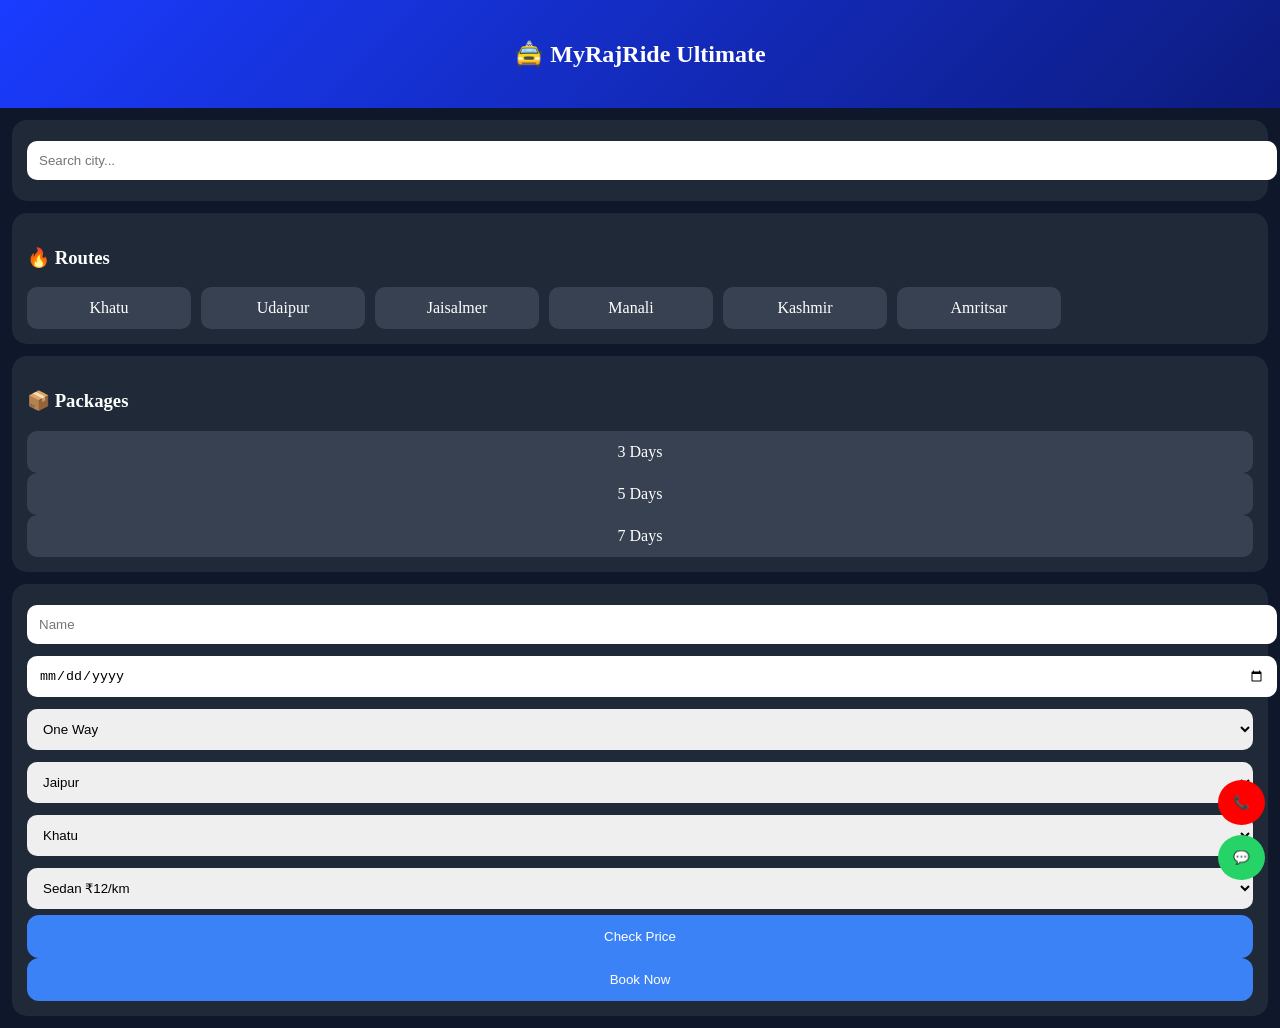
==== commit 980cfecc: "Update index.html" ====
--- a/index.html
+++ b/index.html
@@ -2,91 +2,114 @@
 <html>
 <head>
 <meta name="viewport" content="width=device-width, initial-scale=1">
-<title>MyRajRide</title>
+<title>MyRajRide Ultimate</title>
 
 <style>
-body{margin:0;font-family:Poppins;background:#f4f6fb}
-
-/* HERO */
-.hero{
-background:linear-gradient(135deg,#0d1b7e,#1a3cff);
-color:white;padding:60px 20px;text-align:center;
-animation:fade 1s;
-}
-.hero h1{margin:0;font-size:28px}
+body{margin:0;font-family:Poppins;background:#0f172a;color:white}
+
+/* HEADER */
+.header{
+padding:20px;text-align:center;
+background:linear-gradient(135deg,#1a3cff,#0d1b7e);
+}
 
 /* CARD */
 .card{
-background:white;margin:15px;padding:15px;
+margin:12px;padding:15px;
 border-radius:15px;
-box-shadow:0 4px 12px rgba(0,0,0,0.1);
-animation:up 0.8s;
+background:#1f2937;
 }
 
 /* INPUT */
 input,select{
 width:100%;padding:12px;margin:6px 0;
-border-radius:8px;border:1px solid #ddd;
+border-radius:10px;border:none;
 }
 
 /* BUTTON */
 .btn{
 width:100%;padding:14px;
-background:#0d1b7e;color:white;
-border:none;border-radius:10px;
-}
-
-/* GRID */
-.grid{
-display:grid;
-grid-template-columns:repeat(2,1fr);
-gap:10px;
+background:#3b82f6;color:white;
+border:none;border-radius:12px;
+}
+
+/* ROUTES */
+.slider{
+display:flex;overflow:auto;gap:10px;
 }
 .route{
-background:white;padding:12px;text-align:center;
-border-radius:10px;
-box-shadow:0 2px 8px rgba(0,0,0,0.1);
-cursor:pointer;
+min-width:140px;padding:12px;
+background:#374151;border-radius:10px;
+text-align:center;cursor:pointer;
 }
 
 /* PLACE */
 .place{
-background:#f9f9f9;margin:5px 0;
+background:#374151;margin:5px 0;
 padding:8px;border-radius:8px;
 }
 
-/* STICKY */
-.sticky{
-position:fixed;bottom:0;width:100%;
-display:flex;gap:10px;padding:10px;
-background:white;
-box-shadow:0 -2px 10px rgba(0,0,0,0.2);
-}
-.call{background:red;color:white}
-.wa{background:#25D366;color:white}
-
-/* ANIMATION */
-@keyframes fade{from{opacity:0}to{opacity:1}}
-@keyframes up{from{transform:translateY(20px);opacity:0}to{opacity:1}}
+/* FLOAT */
+.float{
+position:fixed;bottom:20px;right:15px;
+display:flex;flex-direction:column;gap:10px;
+}
+.fbtn{padding:15px;border-radius:50%;color:white;border:none}
+.call{background:red}
+.wa{background:#25D366}
+
+/* SHEET */
+.sheet{
+position:fixed;bottom:-100%;left:0;width:100%;
+background:#111827;padding:20px;
+border-radius:20px 20px 0 0;
+transition:0.4s;
+max-height:70%;overflow:auto;
+}
+.show{bottom:0}
 
 </style>
 </head>
 
 <body>
 
-<div class="hero">
-<h1>🚖 Rajasthan & North India Taxi</h1>
-<p>Safe • Fast • Trusted Travel Service</p>
+<div class="header">
+<h2>🚖 MyRajRide Ultimate</h2>
 </div>
 
 <!-- SEARCH -->
 <div class="card">
-<input type="text" id="search" placeholder="Search city (Jaipur, Manali, Kashmir)">
-<button class="btn" onclick="searchCity()">Search</button>
+<input type="text" id="search" placeholder="Search city..." onkeyup="searchCity()">
+</div>
+
+<!-- ROUTES -->
+<div class="card">
+<h3>🔥 Routes</h3>
+<div class="slider">
+
+<div class="route" onclick="selectRoute('Jaipur','Khatu')">Khatu</div>
+<div class="route" onclick="selectRoute('Jaipur','Udaipur')">Udaipur</div>
+<div class="route" onclick="selectRoute('Jaipur','Jaisalmer')">Jaisalmer</div>
+<div class="route" onclick="selectRoute('Delhi','Manali')">Manali</div>
+<div class="route" onclick="selectRoute('Delhi','Kashmir')">Kashmir</div>
+<div class="route" onclick="selectRoute('Delhi','Amritsar')">Amritsar</div>
+
+</div>
+</div>
+
+<!-- PACKAGE -->
+<div class="card">
+<h3>📦 Packages</h3>
+<div class="route" onclick="setPackage('3 Days Tour')">3 Days</div>
+<div class="route" onclick="setPackage('5 Days Tour')">5 Days</div>
+<div class="route" onclick="setPackage('7 Days Tour')">7 Days</div>
 </div>
 
 <!-- BOOKING -->
 <div class="card">
+
+<input id="name" placeholder="Name">
+<input type="date" id="date">
 
 <select id="trip">
 <option value="1">One Way</option>
@@ -101,127 +124,104 @@
 <select id="to">
 <option>Khatu</option>
 <option>Udaipur</option>
-<option>Jaisalmer</option>
-<option>Ajmer</option>
 <option>Manali</option>
 <option>Kashmir</option>
 </select>
 
 <select id="car">
 <option value="12">Sedan ₹12/km</option>
-<option value="13">Ertiga ₹13/km</option>
 <option value="14">Innova ₹14/km</option>
 <option value="20">Tempo ₹20/km</option>
-<option value="25">Mini Bus ₹25/km</option>
-<option value="30">Luxury Bus ₹30/km</option>
 </select>
 
 <button class="btn" onclick="calc()">Check Price</button>
-
 <div id="price"></div>
 
-</div>
-
-<!-- ROUTES -->
-<div class="card">
-<h3>🔥 Popular Tours</h3>
-<div class="grid">
-
-<div class="route" onclick="openCity('jaipur')">Jaipur</div>
-<div class="route" onclick="openCity('udaipur')">Udaipur</div>
-<div class="route" onclick="openCity('jaisalmer')">Jaisalmer</div>
-<div class="route" onclick="openCity('khatu')">Khatu Route</div>
-<div class="route" onclick="openCity('manali')">Manali</div>
-<div class="route" onclick="openCity('shimla')">Shimla</div>
-<div class="route" onclick="openCity('kashmir')">Kashmir</div>
-<div class="route" onclick="openCity('kedarnath')">Kedarnath</div>
-<div class="route" onclick="openCity('amritsar')">Amritsar</div>
-
-</div>
-</div>
-
-<div id="details"></div>
-
-<!-- STICKY -->
-<div class="sticky">
-<button class="call" onclick="call()">Call</button>
-<button class="wa" onclick="wa()">WhatsApp</button>
+<button class="btn" onclick="book()">Book Now</button>
+
+</div>
+
+<!-- DETAILS -->
+<div id="sheet" class="sheet"></div>
+
+<!-- FLOAT -->
+<div class="float">
+<button class="fbtn call" onclick="call()">📞</button>
+<button class="fbtn wa" onclick="wa()">💬</button>
 </div>
 
 <script>
 
-// PRICE CALCULATOR
+let selectedPackage="";
+let selectedRoute="";
+
+// ROUTE SELECT
+function selectRoute(f,t){
+document.getElementById("from").value=f;
+document.getElementById("to").value=t;
+selectedRoute=f+" to "+t;
+}
+
+// PACKAGE
+function setPackage(p){
+selectedPackage=p;
+alert("Selected "+p);
+}
+
+// PRICE
 function calc(){
 let km=300;
+let trip=document.getElementById("trip").value;
 let rate=document.getElementById("car").value;
+
+km*=trip;
+let total=(km*rate)+300;
+
+document.getElementById("price").innerHTML=
+`₹${total} (Approx)<br>⚠ Toll Extra`;
+}
+
+// BOOK
+function book(){
+let name=document.getElementById("name").value;
+let date=document.getElementById("date").value;
 let trip=document.getElementById("trip").value;
-
-km=km*trip;
-let base=km*rate;
-let driver=300;
-let total=base+driver;
-
-document.getElementById("price").innerHTML=
-`Distance: ${km} km<br>
-Base Fare: ₹${base}<br>
-Driver: ₹${driver}<br>
-<b>Total: ₹${total}</b><br>
-⚠ Toll & Parking Extra`;
+let from=document.getElementById("from").value;
+let to=document.getElementById("to").value;
+let car=document.getElementById("car").selectedOptions[0].text;
+
+let msg=
+`Booking:
+Name:${name}
+Date:${date}
+Route:${from} to ${to}
+Trip:${trip}
+Car:${car}
+Package:${selectedPackage}`;
+
+window.open("https://wa.me/917413931002?text="+encodeURIComponent(msg));
 }
 
 // SEARCH
 function searchCity(){
 let val=document.getElementById("search").value.toLowerCase();
-openCity(val);
-}
-
-// CITY DATA (FULL)
-function openCity(city){
 
 let data={
-
-jaipur:["Capital of Rajasthan","Amer Fort","Hawa Mahal","Govind Dev Ji Temple"],
-khatu:["Khatu Shyam Ji","Jeen Mata","Salasar Balaji"],
-udaipur:["Lake City","City Palace","Pichola Lake","Nathdwara"],
-jaisalmer:["Desert City","Sam Dunes","Tanot Mata","Longewala"],
-manali:["Himachal","Snow","Rohtang Pass","Adventure"],
-shimla:["Hill Station","Mall Road","Kufri"],
-kashmir:["Srinagar","Gulmarg","Sonmarg","Pahalgam"],
-kedarnath:["Temple","Char Dham","Mountains"],
-amritsar:["Golden Temple","Wagah Border","Jallianwala Bagh"],
-
-// UTTARAKHAND
-haridwar:["Ganga Aarti","Temple City"],
-rishikesh:["Yoga Capital","River Rafting"],
-nainital:["Lake City","Naini Lake"],
-mussoorie:["Queen of Hills"],
-
-// HIMACHAL
-dharamshala:["Dalai Lama Temple"],
-dalhousie:["Hill Station"],
-kasol:["Parvati Valley"],
-spiti:["Cold Desert"],
-
-// PUNJAB
-chandigarh:["Modern City"],
-ludhiana:["Industrial City"]
-
+jaipur:["Amer Fort","Hawa Mahal"],
+udaipur:["Lake Pichola"],
+manali:["Snow"],
+kashmir:["Gulmarg"],
+amritsar:["Golden Temple"]
 };
 
-let html="<div class='card'><h3>"+city.toUpperCase()+"</h3>";
-
-if(data[city]){
-data[city].forEach(p=>{
+if(data[val]){
+let html="<h3>"+val.toUpperCase()+"</h3>";
+data[val].forEach(p=>{
 html+="<div class='place'>"+p+"</div>";
 });
-}else{
-html+="<div class='place'>No data found</div>";
-}
-
-html+="<button class='btn' onclick='wa()'>Book Now</button></div>";
-
-document.getElementById("details").innerHTML=html;
-
+document.getElementById("sheet").innerHTML=html;
+document.getElementById("sheet").classList.add("show");
+}
 }
 
 // CALL
@@ -229,7 +229,7 @@
 window.location.href="tel:7413931002";
 }
 
-// WHATSAPP
+// WA
 function wa(){
 window.open("https://wa.me/917413931002");
 }
